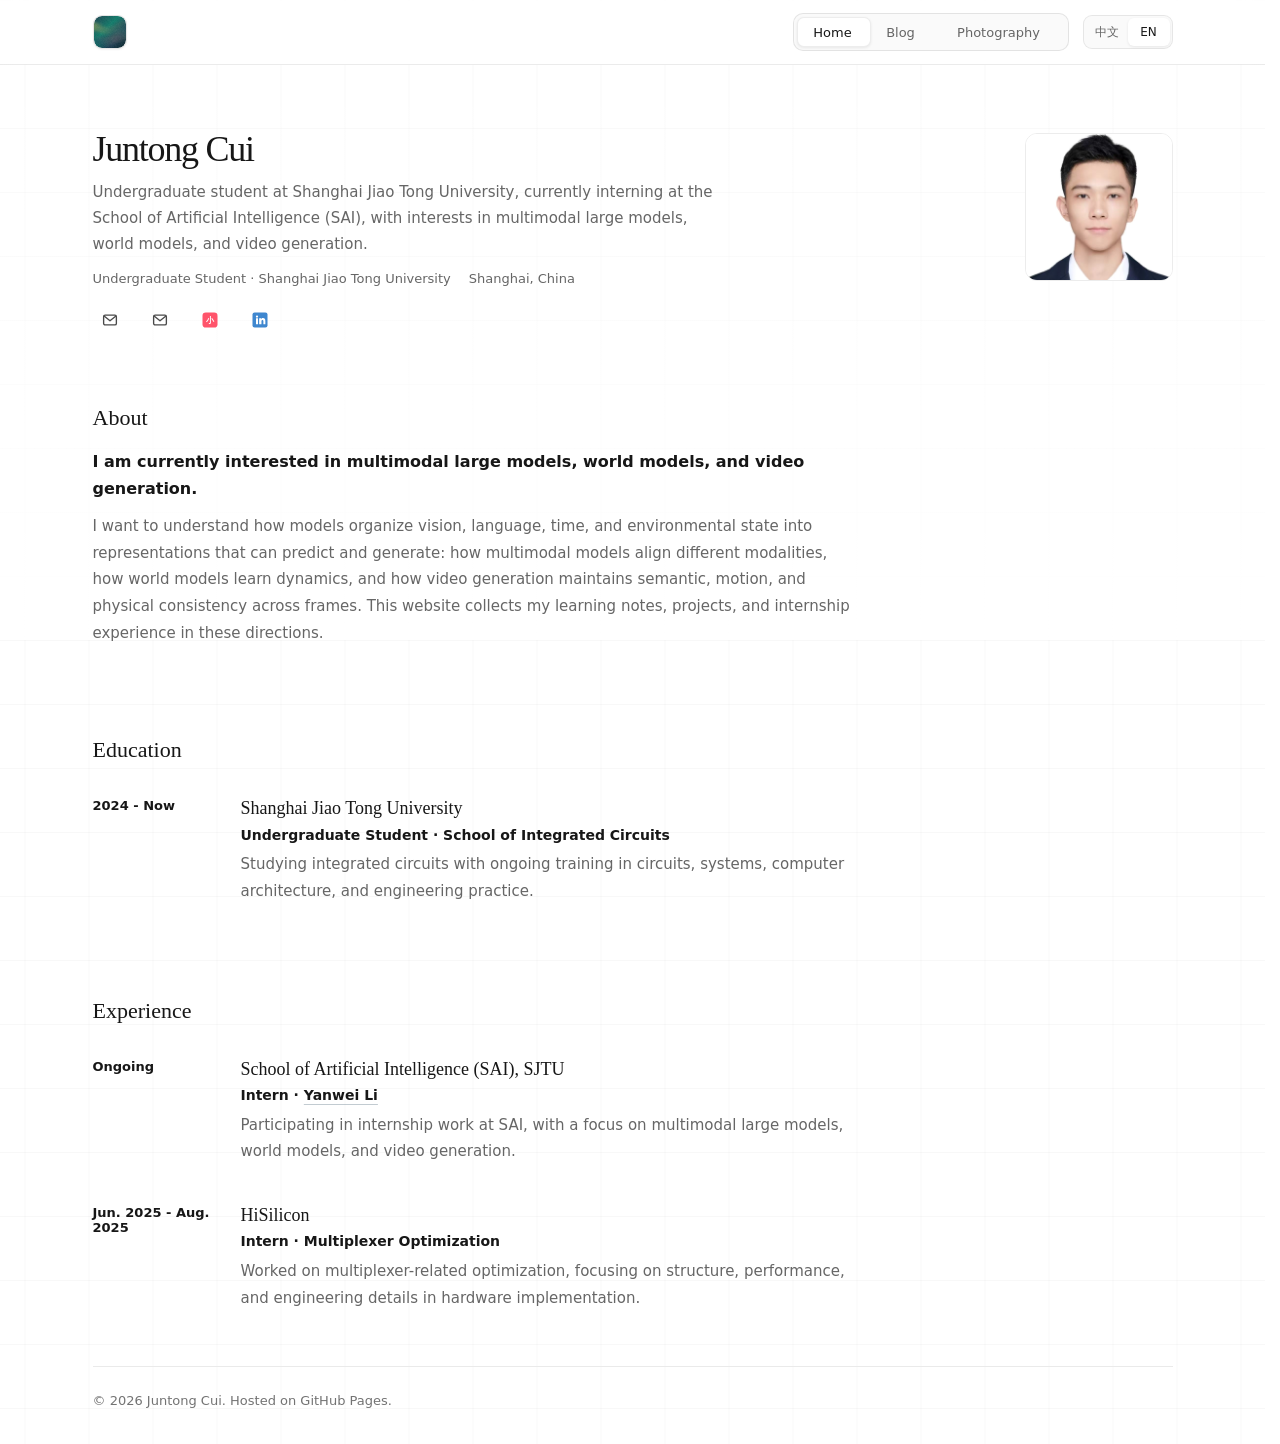
==== index.html @ d9679989 "note" ====
<!doctype html>
<html lang="en">
<head>
  <meta charset="utf-8">
  <meta name="viewport" content="width=device-width, initial-scale=1">
  <meta name="description" content="Juntong Cui, undergraduate student at Shanghai Jiao Tong University and intern at the School of Artificial Intelligence.">
  <link rel="icon" href="favicon.svg" type="image/svg+xml">
  <title>崔君同 Juntong Cui</title>
  <style>
    :root {
      color-scheme: light;
      --paper: #f4f4f2;
      --paper-soft: #fbfbfa;
      --paper-deep: #e8e8e4;
      --ink: #1f1e1b;
      --muted: #5f5a52;
      --line: #d8cbb8;
      --line-strong: #b7a790;
      --clay: #b85c38;
      --clay-dark: #873f2b;
      --sage: #66745f;
      --blue: #526b7c;
      --shadow: 0 18px 60px rgba(31, 30, 27, .08);
      --sans: Inter, ui-sans-serif, system-ui, -apple-system, BlinkMacSystemFont, "Segoe UI", "Noto Sans SC", sans-serif;
      --serif: Georgia, "Times New Roman", "Songti SC", serif;
    }

    * {
      box-sizing: border-box;
    }

    html {
      scroll-behavior: smooth;
    }

    body {
      margin: 0;
      min-height: 100vh;
      background: var(--paper);
      color: var(--ink);
      font-family: var(--sans);
      letter-spacing: 0;
    }

    a {
      color: inherit;
      text-decoration-color: rgba(31, 30, 27, .35);
      text-decoration-thickness: 1px;
      text-underline-offset: 4px;
      transition: color .2s ease, text-decoration-color .2s ease;
    }

    a:hover {
      color: var(--clay-dark);
      text-decoration-color: var(--clay-dark);
    }

    button {
      font: inherit;
    }

    .site-shell {
      width: min(940px, calc(100% - 40px));
      margin: 0 auto;
    }

    .topbar {
      position: sticky;
      top: 0;
      z-index: 20;
      border-bottom: 1px solid var(--line);
      background: rgba(244, 244, 242, .88);
      backdrop-filter: blur(16px);
    }

    .topbar-inner {
      width: min(940px, calc(100% - 40px));
      min-height: 56px;
      margin: 0 auto;
      display: flex;
      align-items: center;
      justify-content: space-between;
      gap: 18px;
    }

    .brand {
      display: inline-flex;
      align-items: center;
      gap: 11px;
      color: var(--ink);
      text-decoration: none;
    }

    .brand-mark {
      width: 28px;
      height: 28px;
      display: grid;
      place-items: center;
      background: var(--ink);
      color: var(--paper);
      font-family: var(--serif);
      font-size: 16px;
      line-height: 1;
    }

    .brand span:last-child {
      font-size: 15px;
      font-weight: 680;
    }

    .nav-actions {
      display: flex;
      align-items: center;
      gap: 18px;
    }

    .site-nav {
      display: flex;
      align-items: center;
      gap: 20px;
      color: var(--muted);
      font-size: 13px;
    }

    .site-nav a {
      text-decoration: none;
    }

    .site-nav a[aria-current="page"] {
      color: var(--ink);
      font-weight: 650;
    }

    .language-switch {
      display: grid;
      grid-template-columns: repeat(2, 1fr);
      width: 104px;
      padding: 3px;
      border: 1px solid var(--line);
      background: var(--paper-deep);
    }

    .language-switch button {
      min-height: 28px;
      border: 0;
      background: transparent;
      color: var(--muted);
      cursor: pointer;
      transition: background .2s ease, color .2s ease;
    }

    .language-switch button.is-active {
      background: var(--ink);
      color: var(--paper);
    }

    .hero {
      display: grid;
      grid-template-columns: minmax(0, 1fr) 148px;
      gap: clamp(24px, 5vw, 48px);
      align-items: start;
      padding: 34px 0 30px;
      border-bottom: 1px solid var(--line);
    }

    .eyebrow {
      display: inline-flex;
      align-items: center;
      gap: 10px;
      margin-bottom: 12px;
      color: var(--clay-dark);
      font-size: 11px;
      font-weight: 760;
      letter-spacing: .08em;
      text-transform: uppercase;
    }

    .eyebrow::before {
      content: none;
    }

    h1,
    h2,
    h3,
    p {
      margin-top: 0;
    }

    h1 {
      max-width: 520px;
      margin-bottom: 10px;
      font-family: var(--serif);
      font-size: clamp(28px, 4vw, 36px);
      font-weight: 500;
      line-height: 1.14;
    }

    .subtitle {
      max-width: 620px;
      margin-bottom: 12px;
      color: var(--muted);
      font-size: 15px;
      line-height: 1.72;
    }

    .profile-meta {
      display: flex;
      flex-wrap: wrap;
      gap: 10px 18px;
      margin: 0;
      padding: 0;
      color: var(--muted);
      list-style: none;
      font-size: 13px;
      line-height: 1.6;
    }

    .profile-photo-wrap {
      justify-self: end;
      width: min(148px, 100%);
      margin-top: 4px;
    }

    .profile-photo {
      width: 100%;
      aspect-ratio: 1;
      display: block;
      object-fit: cover;
      object-position: center 18%;
      border: 1px solid var(--line-strong);
      background: var(--paper-soft);
      box-shadow: var(--shadow);
      filter: saturate(.96) contrast(1.02);
    }

    .contact-strip {
      display: flex;
      flex-wrap: wrap;
      gap: 16px;
      margin-top: 13px;
    }

    .contact-link {
      display: inline-flex;
      width: 34px;
      height: 34px;
      align-items: center;
      justify-content: center;
      border: 1px solid transparent;
      background: transparent;
      color: var(--ink);
      text-decoration: none;
      line-height: 1;
      opacity: .78;
      transition: opacity .24s ease, transform .45s cubic-bezier(.16, 1, .3, 1), background-color .24s ease;
    }

    .contact-link svg {
      width: 18px;
      height: 18px;
      display: block;
    }

    .contact-link.xhs svg,
    .contact-link.linkedin svg {
      width: 20px;
      height: 20px;
    }

    .contact-link:hover {
      background: rgba(31, 30, 27, .06);
      color: var(--ink);
      opacity: 1;
      transform: translateY(-2px);
    }

    .sr-only {
      position: absolute;
      width: 1px;
      height: 1px;
      padding: 0;
      margin: -1px;
      overflow: hidden;
      clip: rect(0, 0, 0, 0);
      white-space: nowrap;
      border: 0;
    }

    .section {
      display: block;
      padding: 34px 0;
      border-bottom: 1px solid var(--line);
    }

    .section-label {
      margin: 0 0 18px;
      color: var(--ink);
      font-family: var(--serif);
      font-size: 22px;
      font-weight: 500;
      letter-spacing: 0;
      text-transform: none;
    }

    .section-body {
      max-width: 760px;
    }

    .section-body p {
      color: var(--muted);
      font-size: 15px;
      line-height: 1.78;
    }

    .lead-copy {
      margin-bottom: 10px;
      color: var(--ink) !important;
      font-family: var(--sans);
      font-size: 16px !important;
      font-weight: 600;
      line-height: 1.68 !important;
    }

    .timeline {
      display: grid;
      gap: 0;
      border-top: 1px solid var(--line);
    }

    .timeline-item {
      display: grid;
      grid-template-columns: 126px minmax(0, 1fr);
      gap: 22px;
      padding: 18px 0;
      border-bottom: 1px solid var(--line);
    }

    .time {
      color: var(--blue);
      font-size: 13px;
      font-weight: 700;
    }

    .timeline h3 {
      margin-bottom: 5px;
      font-family: var(--serif);
      font-size: 18px;
      font-weight: 500;
      line-height: 1.18;
    }

    .timeline .role {
      margin-bottom: 5px;
      color: var(--ink);
      font-weight: 650;
      font-size: 14px;
      line-height: 1.55;
    }

    .timeline .role a {
      color: var(--blue);
      font-weight: 650;
      text-decoration-color: rgba(82, 107, 124, .35);
    }

    .timeline p {
      margin-bottom: 0;
    }

    .footer {
      display: flex;
      flex-wrap: wrap;
      align-items: center;
      justify-content: space-between;
      gap: 18px;
      padding: 26px 0 36px;
      color: var(--muted);
      font-size: 13px;
    }

    .topbar,
    .hero,
    .section,
    .timeline,
    .timeline-item,
    .footer {
      border-top: 0;
      border-bottom: 0;
    }

    [data-animate] {
      animation: riseIn .92s cubic-bezier(.16, 1, .3, 1) both;
    }

    [data-animate="2"] {
      animation-delay: .08s;
    }

    [data-animate="3"] {
      animation-delay: .16s;
    }

    [data-animate="4"] {
      animation-delay: .24s;
    }

    [data-animate="5"] {
      animation-delay: .32s;
    }

    @keyframes riseIn {
      from {
        opacity: 0;
        transform: translateY(16px);
      }
      to {
        opacity: 1;
        transform: translateY(0);
      }
    }

    @media (prefers-reduced-motion: reduce) {
      *,
      *::before,
      *::after {
        animation-duration: .01ms !important;
        animation-iteration-count: 1 !important;
        scroll-behavior: auto !important;
        transition-duration: .01ms !important;
      }
    }

    @media (max-width: 820px) {
      .topbar-inner {
        min-height: auto;
        padding: 12px 0;
        align-items: flex-start;
      }

      .nav-actions {
        flex-direction: column;
        align-items: flex-end;
        gap: 12px;
      }

      .hero {
        grid-template-columns: 1fr;
        min-height: auto;
      }

      .profile-photo-wrap {
        justify-self: start;
        width: min(136px, 44vw);
        order: -1;
      }
    }

    @media (max-width: 560px) {
      .site-shell,
      .topbar-inner {
        width: min(100% - 28px, 940px);
      }

      .topbar-inner {
        flex-direction: column;
        gap: 14px;
      }

      .nav-actions {
        width: 100%;
        flex-direction: row;
        justify-content: space-between;
        align-items: center;
      }

      .site-nav {
        gap: 16px;
      }

      .timeline-item {
        grid-template-columns: 1fr;
        gap: 8px;
      }

      .footer {
        align-items: flex-start;
        flex-direction: column;
      }
    }
  </style>
  <link rel="stylesheet" href="site-polish.css?v=20260809-2">
  <script defer src="site-polish.js?v=20260809-2"></script>
</head>
<body data-page="home">
  <header class="topbar">
    <div class="topbar-inner">
      <a class="brand" href="index.html" aria-label="Juntong Cui home">
        <span class="brand-mark">C</span>
        <span data-i18n="brand"></span>
      </a>
      <div class="nav-actions">
        <nav class="site-nav" aria-label="Primary navigation">
          <a href="index.html" aria-current="page" data-i18n="navHome"></a>
          <a href="blog.html" data-i18n="navBlog"></a>
          <a href="photography.html" data-i18n="navPhotography"></a>
        </nav>
        <div class="language-switch" aria-label="Language switch">
          <button type="button" data-lang="zh">中文</button>
          <button type="button" data-lang="en">EN</button>
        </div>
      </div>
    </div>
  </header>

  <main class="site-shell">
    <section class="hero" id="home">
      <div data-animate>
        <span class="eyebrow" data-i18n="heroEyebrow"></span>
        <h1 data-i18n="heroName"></h1>
        <p class="subtitle" data-i18n="heroSubtitle"></p>
        <ul class="profile-meta">
          <li data-i18n="heroSchool"></li>
          <li data-i18n="heroLocation"></li>
        </ul>
        <div class="contact-strip">
          <a class="contact-link" href="mailto:tomjoe6@sjtu.edu.cn" aria-label="SJTU Email" title="tomjoe6@sjtu.edu.cn">
            <svg viewBox="0 0 24 24" aria-hidden="true" fill="none" stroke="currentColor" stroke-width="1.8" stroke-linecap="round" stroke-linejoin="round">
              <rect x="3.5" y="5.5" width="17" height="13" rx="2"></rect>
              <path d="m4.5 7 7.5 6 7.5-6"></path>
            </svg>
            <span class="sr-only">tomjoe6@sjtu.edu.cn</span>
          </a>
          <a class="contact-link" href="mailto:3173618156@qq.com" aria-label="QQ Email" title="3173618156@qq.com">
            <svg viewBox="0 0 24 24" aria-hidden="true" fill="none" stroke="currentColor" stroke-width="1.8" stroke-linecap="round" stroke-linejoin="round">
              <rect x="3.5" y="5.5" width="17" height="13" rx="2"></rect>
              <path d="m4.5 7 7.5 6 7.5-6"></path>
            </svg>
            <span class="sr-only">3173618156@qq.com</span>
          </a>
          <a class="contact-link xhs" href="https://www.xiaohongshu.com/user/profile/610284840000000001007f8d" target="_blank" rel="noreferrer" aria-label="Xiaohongshu" title="Xiaohongshu">
            <svg viewBox="0 0 24 24" aria-hidden="true">
              <rect x="3" y="3" width="18" height="18" rx="4" fill="#ff2442"></rect>
              <text x="12" y="15.5" text-anchor="middle" font-size="10" font-weight="700" fill="#fff" font-family="Arial, 'Noto Sans SC', sans-serif">小</text>
            </svg>
            <span class="sr-only">Xiaohongshu</span>
          </a>
          <a class="contact-link linkedin" href="https://www.linkedin.com/in/juntong-cui-63a5b63b4/" target="_blank" rel="noreferrer" aria-label="LinkedIn" title="LinkedIn">
            <svg viewBox="0 0 24 24" aria-hidden="true">
              <rect x="3" y="3" width="18" height="18" rx="2.5" fill="#0a66c2"></rect>
              <path fill="#fff" d="M7.2 10h2.4v7H7.2v-7Zm1.2-3.5a1.38 1.38 0 1 1 0 2.76 1.38 1.38 0 0 1 0-2.76ZM11 10h2.25v.96h.03c.32-.6 1.1-1.22 2.27-1.22 2.42 0 2.87 1.59 2.87 3.66V17h-2.35v-3.2c0-.76-.01-1.75-1.07-1.75-1.08 0-1.24.84-1.24 1.7V17H11v-7Z"></path>
            </svg>
            <span class="sr-only">LinkedIn</span>
          </a>
        </div>
      </div>
      <div class="profile-photo-wrap" data-animate="2">
        <img class="profile-photo" src="photo.jpg" alt="Juntong Cui portrait">
      </div>
    </section>

    <section class="section" id="about" data-animate="3">
      <h2 class="section-label" data-i18n="aboutTitle"></h2>
      <div class="section-body">
        <p class="lead-copy" data-i18n="aboutLead"></p>
        <p data-i18n="aboutBody"></p>
      </div>
    </section>

    <section class="section" id="education" data-animate="4">
      <h2 class="section-label" data-i18n="educationTitle"></h2>
      <div class="section-body">
        <div class="timeline">
          <article class="timeline-item">
            <div class="time" data-i18n="eduTime"></div>
            <div>
              <h3 data-i18n="eduSchool"></h3>
              <div class="role" data-i18n="eduRole"></div>
              <p data-i18n="eduBody"></p>
            </div>
          </article>
        </div>
      </div>
    </section>

    <section class="section" id="experience" data-animate="5">
      <h2 class="section-label" data-i18n="experienceTitle"></h2>
      <div class="section-body">
        <div class="timeline">
          <article class="timeline-item">
            <div class="time" data-i18n="labTime"></div>
            <div>
              <h3 data-i18n="labOrg"></h3>
              <div class="role">
                <span data-i18n="labRole"></span>
                <span aria-hidden="true"> · </span>
                <a href="https://yanwei-li.com/" target="_blank" rel="noreferrer" data-i18n="labMentor"></a>
              </div>
              <p data-i18n="labBody"></p>
            </div>
          </article>
          <article class="timeline-item">
            <div class="time" data-i18n="hisiliconTime"></div>
            <div>
              <h3 data-i18n="hisiliconOrg"></h3>
              <div class="role" data-i18n="hisiliconRole"></div>
              <p data-i18n="hisiliconBody"></p>
            </div>
          </article>
        </div>
      </div>
    </section>
  </main>

  <footer class="site-shell footer">
    <span data-i18n="footerNote"></span>
  </footer>

  <script>
    const translations = {
      zh: {
        title: "崔君同 Juntong Cui",
        brand: "崔君同",
        navHome: "主页",
        navBlog: "博客",
        navPhotography: "摄影",
        heroEyebrow: "个人主页",
        heroName: "崔君同",
        heroSubtitle: "上海交通大学本科生，目前在上海交通大学人工智能学院（SAI）实习，关注多模态大模型、世界模型与视频生成。",
        heroSchool: "上海交通大学 · 本科生",
        heroLocation: "上海，中国",
        aboutTitle: "关于",
        aboutLead: "我目前关注多模态大模型、世界模型与视频生成。",
        aboutBody: "我希望理解模型如何把视觉、语言、时间和环境状态组织成可预测、可生成的表示：多模态大模型如何对齐不同模态，世界模型如何学习动态变化，视频生成又如何把语义、运动和物理一致性落到连续帧中。这个网站会持续记录我在这些方向上的学习、项目和实习经历。",
        educationTitle: "教育经历",
        eduTime: "2024 至今",
        eduSchool: "上海交通大学",
        eduRole: "集成电路学院 · 本科生",
        eduBody: "正在接受集成电路相关训练，持续学习电路、系统、计算机体系结构和工程实践。",
        experienceTitle: "经历",
        hisiliconTime: "2025.6 - 2025.8",
        hisiliconOrg: "海思 HiSilicon",
        hisiliconRole: "实习生 · 多路选择器优化",
        hisiliconBody: "参与多路选择器相关优化工作，关注硬件实现中的结构、性能和工程细节。",
        labTime: "进行中",
        labOrg: "上海交通大学人工智能学院（SAI）",
        labRole: "实习",
        labMentor: "李彦玮",
        labBody: "参与人工智能学院相关实习工作，关注多模态大模型、世界模型与视频生成方向的学习和研究实践。",
        footerNote: "© 2026 崔君同。本站托管于 GitHub Pages。"
      },
      en: {
        title: "Juntong Cui",
        brand: "Juntong Cui",
        navHome: "Home",
        navBlog: "Blog",
        navPhotography: "Photography",
        heroEyebrow: "Personal Homepage",
        heroName: "Juntong Cui",
        heroSubtitle: "Undergraduate student at Shanghai Jiao Tong University, currently interning at the School of Artificial Intelligence (SAI), with interests in multimodal large models, world models, and video generation.",
        heroSchool: "Undergraduate Student · Shanghai Jiao Tong University",
        heroLocation: "Shanghai, China",
        aboutTitle: "About",
        aboutLead: "I am currently interested in multimodal large models, world models, and video generation.",
        aboutBody: "I want to understand how models organize vision, language, time, and environmental state into representations that can predict and generate: how multimodal models align different modalities, how world models learn dynamics, and how video generation maintains semantic, motion, and physical consistency across frames. This website collects my learning notes, projects, and internship experience in these directions.",
        educationTitle: "Education",
        eduTime: "2024 - Now",
        eduSchool: "Shanghai Jiao Tong University",
        eduRole: "Undergraduate Student · School of Integrated Circuits",
        eduBody: "Studying integrated circuits with ongoing training in circuits, systems, computer architecture, and engineering practice.",
        experienceTitle: "Experience",
        hisiliconTime: "Jun. 2025 - Aug. 2025",
        hisiliconOrg: "HiSilicon",
        hisiliconRole: "Intern · Multiplexer Optimization",
        hisiliconBody: "Worked on multiplexer-related optimization, focusing on structure, performance, and engineering details in hardware implementation.",
        labTime: "Ongoing",
        labOrg: "School of Artificial Intelligence (SAI), SJTU",
        labRole: "Intern",
        labMentor: "Yanwei Li",
        labBody: "Participating in internship work at SAI, with a focus on multimodal large models, world models, and video generation.",
        footerNote: "© 2026 Juntong Cui. Hosted on GitHub Pages."
      }
    };

    const fallbackLang = "en";
    const savedLang = localStorage.getItem("site-language");
    const initialLang = savedLang || "en";

    function applyLanguage(lang) {
      const dict = translations[lang] || translations[fallbackLang];
      document.documentElement.lang = lang === "zh" ? "zh-CN" : "en";
      document.title = dict.title;
      document.querySelectorAll("[data-i18n]").forEach((node) => {
        const key = node.getAttribute("data-i18n");
        node.textContent = dict[key] || "";
      });
      document.querySelectorAll("[data-lang]").forEach((button) => {
        button.classList.toggle("is-active", button.dataset.lang === lang);
        button.setAttribute("aria-pressed", String(button.dataset.lang === lang));
      });
      localStorage.setItem("site-language", lang);
    }

    document.querySelectorAll("[data-lang]").forEach((button) => {
      button.addEventListener("click", () => applyLanguage(button.dataset.lang));
    });

    applyLanguage(initialLang);
  </script>
</body>
</html>
---- site-polish.css ----
:root {
  --ease-out-expo: cubic-bezier(.16, 1, .3, 1);
}

html {
  scrollbar-gutter: stable;
}

body {
  -webkit-font-smoothing: antialiased;
  text-rendering: optimizeLegibility;
}

::selection {
  background: rgba(184, 92, 56, .18);
}

a {
  transition: color .2s ease, text-decoration-color .2s ease, opacity .2s ease;
}

button,
a {
  -webkit-tap-highlight-color: transparent;
}

:where(a, button):focus-visible {
  outline: 2px solid var(--clay);
  outline-offset: 4px;
}

.topbar {
  border: 0;
  background: rgba(244, 244, 242, .82);
  backdrop-filter: blur(18px) saturate(130%);
  -webkit-backdrop-filter: blur(18px) saturate(130%);
}

.topbar-inner {
  min-height: 58px;
}

.nav-actions {
  gap: 26px;
}

.brand {
  gap: 0;
}

.brand-mark {
  display: none;
}

.brand span:last-child {
  font-size: 14px;
  font-weight: 650;
}

.site-nav {
  --nav-home-width: 72px;
  --nav-blog-width: 64px;
  --nav-photography-width: 132px;
  position: relative;
  display: grid;
  grid-template-columns:
    var(--nav-home-width)
    var(--nav-blog-width)
    var(--nav-photography-width);
  width: 276px;
  gap: 0;
  padding: 3px;
  border: 1px solid rgba(31, 30, 27, .12);
  border-radius: 8px;
  background: rgba(31, 30, 27, .035);
  isolation: isolate;
}

.site-nav::before {
  content: "";
  position: absolute;
  top: 3px;
  bottom: 3px;
  left: 3px;
  z-index: -1;
  width: var(--nav-home-width);
  border-radius: 5px;
  background: rgba(251, 251, 250, .98);
  box-shadow: 0 1px 4px rgba(31, 30, 27, .1);
  transform: translate3d(0, 0, 0);
  transition:
    width .24s cubic-bezier(.22, 1, .36, 1),
    transform .24s cubic-bezier(.22, 1, .36, 1);
  will-change: transform;
}

body[data-page="blog"] .site-nav::before {
  width: var(--nav-blog-width);
  transform: translate3d(var(--nav-home-width), 0, 0);
}

body[data-page="photography"] .site-nav::before {
  width: var(--nav-photography-width);
  transform: translate3d(calc(var(--nav-home-width) + var(--nav-blog-width)), 0, 0);
}

html[data-nav-target="home"] .site-nav::before {
  width: var(--nav-home-width);
  transform: translate3d(0, 0, 0);
}

html[data-nav-target="blog"] .site-nav::before {
  width: var(--nav-blog-width);
  transform: translate3d(var(--nav-home-width), 0, 0);
}

html[data-nav-target="photography"] .site-nav::before {
  width: var(--nav-photography-width);
  transform: translate3d(calc(var(--nav-home-width) + var(--nav-blog-width)), 0, 0);
}

.site-nav a {
  position: relative;
  z-index: 1;
  display: grid;
  min-width: 0;
  min-height: 30px;
  place-items: center;
  overflow: hidden;
  padding: 0 8px;
  color: var(--muted);
  font-weight: 500;
  text-align: center;
  white-space: nowrap;
  transition: color .24s ease;
}

.site-nav a::after {
  content: none;
}

.site-nav a:hover,
.site-nav a[aria-current="page"] {
  color: var(--ink);
  font-weight: 500;
}

.language-switch {
  display: flex;
  grid-template-columns: none;
  width: auto;
  padding: 2px;
  border: 0;
  border-radius: 6px;
  background: rgba(31, 30, 27, .055);
}

.language-switch button {
  min-width: 42px;
  min-height: 28px;
  padding: 0 9px;
  border-radius: 4px;
  font-size: 12px;
  transition: color .2s ease, background-color .2s ease, box-shadow .2s ease;
}

.language-switch button.is-active {
  background: rgba(251, 251, 250, .96);
  color: var(--ink);
  box-shadow: 0 1px 3px rgba(31, 30, 27, .09);
}

.eyebrow {
  display: none !important;
}

.hero {
  padding-top: 46px;
}

.profile-photo {
  border-color: rgba(31, 30, 27, .12);
  border-radius: 4px;
  box-shadow: none;
}

.section {
  padding: 38px 0;
}

.timeline {
  gap: 6px;
}

.timeline-item {
  padding: 17px 0;
}

.page-head {
  padding-top: 46px;
}

.category-filter {
  gap: 22px;
  overflow-x: auto;
  padding: 14px 0 4px;
  scrollbar-width: none;
}

.category-filter::-webkit-scrollbar {
  display: none;
}

.category-filter button {
  min-height: 34px;
  flex: 0 0 auto;
  padding: 0;
  border: 0;
  border-bottom: 1px solid transparent;
  background: transparent;
  color: var(--muted);
  font-size: 13px;
}

.category-filter button:hover,
.category-filter button.is-active {
  border-color: var(--ink);
  background: transparent;
  color: var(--ink);
}

.post-list {
  padding-top: 20px;
}

.post-row {
  padding: 22px 0;
}

.post-row > div:last-child {
  transition: transform .48s var(--ease-out-expo);
}

.post-row:hover > div:last-child {
  transform: translateX(3px);
}

.post-title-link {
  text-decoration-color: transparent;
}

.post-title-link:hover {
  text-decoration-color: currentColor;
}

.post-source::after {
  content: "\2192";
  margin-left: 6px;
  transition: transform .42s var(--ease-out-expo);
}

.post-source:hover::after {
  transform: translateX(3px);
}

.article {
  width: min(720px, 100%);
  padding-top: 46px;
}

.back-link {
  transition: transform .42s var(--ease-out-expo), color .2s ease;
}

.back-link:hover {
  transform: translateX(-3px);
}

.formula-block {
  border: 0;
  border-radius: 4px;
  background: rgba(31, 30, 27, .035);
}

.note {
  border-left-width: 2px;
  background: rgba(31, 30, 27, .025);
}

.article img,
.article figure img {
  border-radius: 3px;
}

.carousel-stage {
  border: 0;
  border-radius: 4px;
  background: rgba(31, 30, 27, .04);
  box-shadow: none;
}

.carousel-image {
  background: transparent;
}

.carousel-button,
.modal-button,
.modal-close {
  border: 1px solid rgba(31, 30, 27, .12);
  border-radius: 50%;
  background: rgba(244, 244, 242, .82);
  color: var(--ink);
  box-shadow: 0 5px 18px rgba(31, 30, 27, .1);
  opacity: .68;
  backdrop-filter: blur(12px) saturate(120%);
  -webkit-backdrop-filter: blur(12px) saturate(120%);
  transition: opacity .24s ease, background-color .24s ease, border-color .24s ease, transform .42s var(--ease-out-expo), box-shadow .24s ease;
}

.carousel-button {
  width: 38px;
  height: 38px;
}

.carousel-button.prev {
  left: 16px;
}

.carousel-button.next {
  right: 16px;
}

.carousel-button svg,
.modal-button svg,
.modal-close svg {
  width: 18px;
  height: 18px;
  display: block;
  fill: none;
  stroke: currentColor;
  stroke-width: 1.8;
  stroke-linecap: round;
  stroke-linejoin: round;
  pointer-events: none;
}

.modal-close svg {
  width: 17px;
  height: 17px;
}

.carousel-button:hover,
.modal-button:hover,
.modal-close:hover {
  border-color: rgba(31, 30, 27, .2);
  background: rgba(251, 251, 250, .96);
  color: var(--ink);
  opacity: 1;
  box-shadow: 0 7px 22px rgba(31, 30, 27, .14);
}

.carousel-stage:hover .carousel-button {
  opacity: .94;
}

.photo-card img {
  border: 0;
  border-radius: 3px;
}

.photo-card:hover img {
  border-color: transparent;
  box-shadow: 0 12px 34px rgba(31, 30, 27, .1);
}

.modal {
  background: rgba(20, 20, 19, .9);
  backdrop-filter: blur(7px);
  -webkit-backdrop-filter: blur(7px);
}

.footer {
  opacity: .82;
}

@media (max-width: 720px) {
  .topbar-inner {
    padding: 10px 0;
  }

  .nav-actions {
    gap: 12px;
  }

  .site-nav {
    --nav-home-width: 68px;
    --nav-blog-width: 60px;
    --nav-photography-width: 122px;
    width: 258px;
    gap: 0;
  }

  .site-nav a {
    padding: 0 6px;
    font-size: 12px;
  }

  .hero,
  .page-head,
  .article {
    padding-top: 34px;
  }

  .category-filter {
    gap: 18px;
  }
}

@media (hover: none) {
  .carousel-button,
  .modal-button,
  .modal-close {
    opacity: .9;
  }
}

@media (max-width: 360px) {
  .nav-actions {
    display: grid;
    grid-template-columns: 1fr;
    gap: 9px;
  }

  .site-nav {
    width: 100%;
  }

  .language-switch {
    justify-self: end;
  }
}

@media (prefers-reduced-motion: reduce) {
  .post-row:hover > div:last-child,
  .back-link:hover,
  .post-source:hover::after,
  .contact-link:hover,
  .photo-card:hover img {
    transform: none;
  }
}

/* Vercel-inspired monochrome surface system. */
:root {
  --paper: #ffffff;
  --paper-soft: #fafafa;
  --paper-deep: #f5f5f5;
  --ink: #171717;
  --muted: #666666;
  --line: #eaeaea;
  --line-strong: #d4d4d4;
  --clay: #171717;
  --clay-dark: #000000;
  --blue: #171717;
  --shadow: 0 12px 32px rgba(0, 0, 0, .06);
  --surface-radius: 12px;
}

html {
  background: #ffffff;
}

body {
  color: var(--ink);
  background-color: #ffffff !important;
  background-image:
    linear-gradient(to bottom, rgba(255, 255, 255, 0) 0, #ffffff 640px),
    linear-gradient(rgba(0, 0, 0, .026) 1px, transparent 1px),
    linear-gradient(90deg, rgba(0, 0, 0, .026) 1px, transparent 1px) !important;
  background-position: center top, center top, center top;
  background-size: 100% 640px, 64px 64px, 64px 64px;
  background-repeat: no-repeat, repeat, repeat;
}

::selection {
  background: rgba(0, 0, 0, .12);
}

:where(a, button):focus-visible {
  outline-color: #000000;
}

.site-shell,
.topbar-inner {
  width: min(1080px, calc(100% - 48px));
}

.topbar {
  border-bottom: 1px solid rgba(0, 0, 0, .08);
  background: rgba(255, 255, 255, .82);
  box-shadow: none;
  backdrop-filter: blur(18px) saturate(160%);
  -webkit-backdrop-filter: blur(18px) saturate(160%);
}

.topbar-inner {
  min-height: 64px;
}

.brand {
  display: inline-grid;
  width: 34px;
  height: 34px;
  place-items: center;
  overflow: hidden;
  border: 1px solid rgba(0, 0, 0, .1);
  border-radius: 9px;
  background: #ffffff;
  box-shadow: 0 1px 2px rgba(0, 0, 0, .05);
  transition: border-color .2s ease, box-shadow .2s ease, transform .35s var(--ease-out-expo);
}

.brand:hover {
  border-color: rgba(0, 0, 0, .2);
  box-shadow: 0 5px 16px rgba(0, 0, 0, .09);
  transform: translateY(-1px);
}

.brand-mark {
  display: block !important;
  width: 100% !important;
  height: 100% !important;
  border: 0 !important;
  border-radius: 8px !important;
  background: url("favicon.svg") center / cover no-repeat !important;
  color: transparent !important;
  font-size: 0 !important;
}

.brand span:last-child {
  display: none !important;
}

.nav-actions {
  gap: 14px;
}

.site-nav {
  border-color: rgba(0, 0, 0, .09);
  border-radius: 10px;
  background: rgba(250, 250, 250, .88);
}

.site-nav::before {
  border: 1px solid rgba(0, 0, 0, .07);
  border-radius: 7px;
  background: #ffffff;
  box-shadow: 0 1px 3px rgba(0, 0, 0, .08);
}

.site-nav a {
  color: #666666;
}

.language-switch {
  border: 1px solid rgba(0, 0, 0, .08);
  border-radius: 9px;
  background: rgba(250, 250, 250, .9);
}

.language-switch button {
  border-radius: 6px;
  color: #666666;
}

.language-switch button.is-active {
  background: #ffffff;
  color: #171717;
  box-shadow: 0 1px 3px rgba(0, 0, 0, .08);
}

.hero,
.page-head,
.article {
  padding-top: 64px;
}

.hero h1,
.page-head h1,
.article h1 {
  color: #171717;
  letter-spacing: -.035em;
  text-wrap: balance;
}

.subtitle,
.lead {
  text-wrap: pretty;
}

.profile-photo {
  border: 1px solid var(--line);
  border-radius: var(--surface-radius);
  background: #fafafa;
}

.section,
.post-list,
.masonry-section {
  border-color: var(--line);
}

.timeline-item,
.post-row {
  border-color: var(--line);
}

.post-row {
  padding: 28px 0;
}

.post-category,
.article-meta {
  color: #737373;
}

.post-source,
.back-link,
.paper-list a {
  color: #171717;
}

.formula-block {
  border: 1px solid var(--line);
  border-radius: 10px;
  background: rgba(250, 250, 250, .92);
}

.note {
  border: 1px solid var(--line);
  border-left: 1px solid var(--line);
  border-radius: 10px;
  background: rgba(250, 250, 250, .92);
}

.carousel-stage {
  overflow: hidden;
  border: 1px solid var(--line);
  border-radius: 14px;
  background: #fafafa;
  box-shadow: 0 8px 30px rgba(0, 0, 0, .04);
}

.carousel-button,
.modal-button,
.modal-close {
  border-color: rgba(0, 0, 0, .12);
  background: rgba(255, 255, 255, .86);
  color: #171717;
}

.carousel-button:hover,
.modal-button:hover,
.modal-close:hover {
  border-color: rgba(0, 0, 0, .24);
  background: #ffffff;
  color: #000000;
}

.photo-card img {
  border-radius: 10px;
  background: #fafafa;
}

.photo-card:hover img {
  box-shadow: 0 16px 40px rgba(0, 0, 0, .12);
  transform: translateY(-2px);
}

.modal {
  background: rgba(0, 0, 0, .9);
}

.footer {
  border-top: 1px solid var(--line);
  color: #737373;
  opacity: 1;
}

@media (max-width: 720px) {
  body {
    background-size: 100% 480px, 48px 48px, 48px 48px;
  }

  .site-shell,
  .topbar-inner {
    width: min(100% - 28px, 1080px);
  }

  .topbar-inner {
    min-height: 60px;
  }

  .hero,
  .page-head,
  .article {
    padding-top: 42px;
  }
}
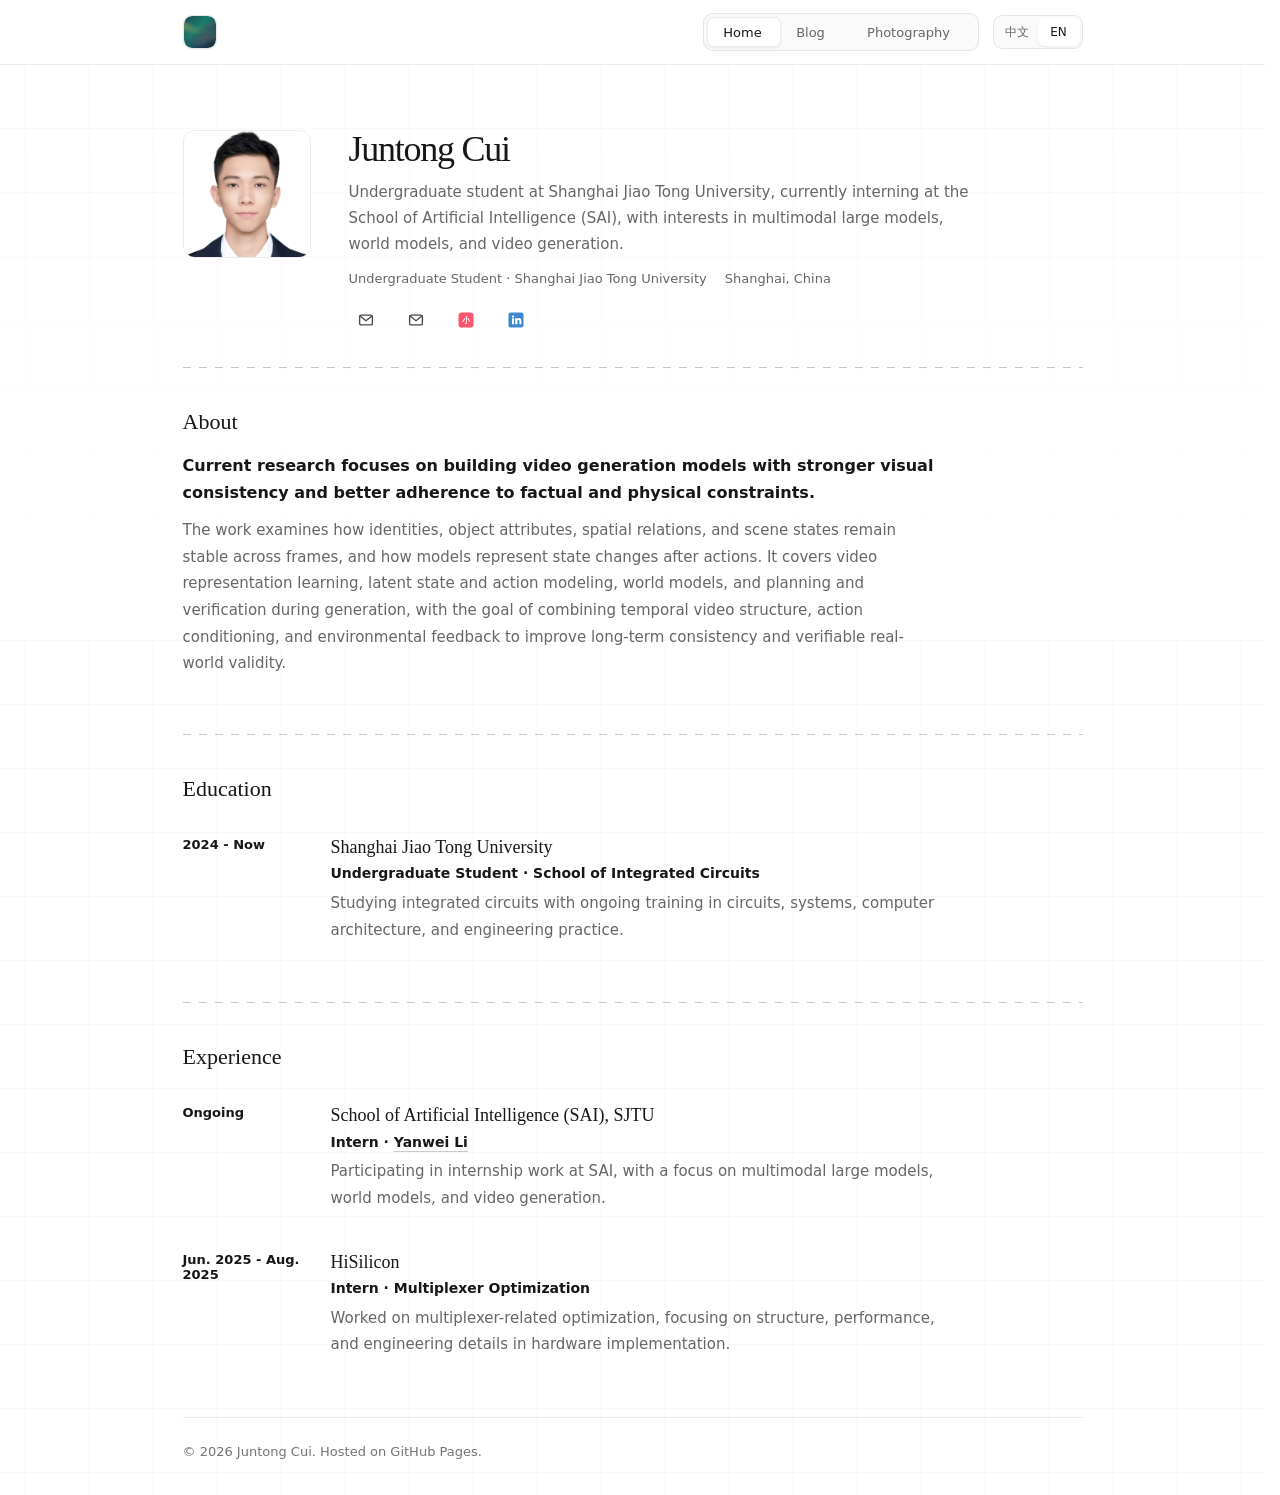
==== commit 3d07f32e: "Web optimized" ====
--- a/index.html
+++ b/index.html
@@ -488,8 +488,8 @@
       }
     }
   </style>
-  <link rel="stylesheet" href="site-polish.css?v=20260809-2">
-  <script defer src="site-polish.js?v=20260809-2"></script>
+  <link rel="stylesheet" href="site-polish.css?v=20260809-6">
+  <script defer src="site-polish.js?v=20260809-6"></script>
 </head>
 <body data-page="home">
   <header class="topbar">
@@ -629,8 +629,8 @@
         heroSchool: "上海交通大学 · 本科生",
         heroLocation: "上海，中国",
         aboutTitle: "关于",
-        aboutLead: "我目前关注多模态大模型、世界模型与视频生成。",
-        aboutBody: "我希望理解模型如何把视觉、语言、时间和环境状态组织成可预测、可生成的表示：多模态大模型如何对齐不同模态，世界模型如何学习动态变化，视频生成又如何把语义、运动和物理一致性落到连续帧中。这个网站会持续记录我在这些方向上的学习、项目和实习经历。",
+        aboutLead: "目前的研究聚焦于构建画面一致性更强、符合事实与物理规律的视频生成模型。",
+        aboutBody: "具体关注人物身份、物体属性、空间关系和场景状态在连续帧中的稳定性，以及动作发生后状态变化的正确表达。研究内容包括视频表征学习、潜在状态与动作建模、世界模型，以及生成过程中的规划与验证；目标是结合视频时序、动作条件和环境反馈，使生成结果同时满足文本条件、长期视觉一致性与可验证的现实约束。",
         educationTitle: "教育经历",
         eduTime: "2024 至今",
         eduSchool: "上海交通大学",
@@ -660,8 +660,8 @@
         heroSchool: "Undergraduate Student · Shanghai Jiao Tong University",
         heroLocation: "Shanghai, China",
         aboutTitle: "About",
-        aboutLead: "I am currently interested in multimodal large models, world models, and video generation.",
-        aboutBody: "I want to understand how models organize vision, language, time, and environmental state into representations that can predict and generate: how multimodal models align different modalities, how world models learn dynamics, and how video generation maintains semantic, motion, and physical consistency across frames. This website collects my learning notes, projects, and internship experience in these directions.",
+        aboutLead: "Current research focuses on building video generation models with stronger visual consistency and better adherence to factual and physical constraints.",
+        aboutBody: "The work examines how identities, object attributes, spatial relations, and scene states remain stable across frames, and how models represent state changes after actions. It covers video representation learning, latent state and action modeling, world models, and planning and verification during generation, with the goal of combining temporal video structure, action conditioning, and environmental feedback to improve long-term consistency and verifiable real-world validity.",
         educationTitle: "Education",
         eduTime: "2024 - Now",
         eduSchool: "Shanghai Jiao Tong University",
--- a/site-polish.css
+++ b/site-polish.css
@@ -76,6 +76,12 @@
   isolation: isolate;
 }
 
+html:lang(zh) .site-nav {
+  --nav-home-width: calc(268px / 3);
+  --nav-blog-width: calc(268px / 3);
+  --nav-photography-width: calc(268px / 3);
+}
+
 .site-nav::before {
   content: "";
   position: absolute;
@@ -393,11 +399,17 @@
   }
 
   .site-nav {
-    --nav-home-width: 68px;
-    --nav-blog-width: 60px;
-    --nav-photography-width: 122px;
-    width: 258px;
+    --nav-home-width: 64px;
+    --nav-blog-width: 56px;
+    --nav-photography-width: 121px;
+    width: 249px;
     gap: 0;
+  }
+
+  html:lang(zh) .site-nav {
+    --nav-home-width: calc(241px / 3);
+    --nav-blog-width: calc(241px / 3);
+    --nav-photography-width: calc(241px / 3);
   }
 
   .site-nav a {
@@ -707,3 +719,84 @@
     padding-top: 42px;
   }
 }
+
+/* Compact home composition */
+body[data-page="home"] .site-shell,
+body[data-page="home"] .topbar-inner {
+  width: min(900px, calc(100% - 48px));
+}
+
+body[data-page="home"] .profile-photo-wrap {
+  width: 128px;
+  justify-self: start;
+}
+
+body[data-page="home"] .section {
+  position: relative;
+  padding: 42px 0;
+}
+
+body[data-page="home"] .section::before {
+  content: "";
+  position: absolute;
+  top: 0;
+  left: 0;
+  width: 100%;
+  height: 1px;
+  background-image: repeating-linear-gradient(
+    90deg,
+    rgba(23, 23, 23, .24) 0 8px,
+    transparent 8px 16px
+  );
+  background-position: 0 0;
+  animation: home-divider-drift 1.35s linear infinite;
+}
+
+@keyframes home-divider-drift {
+  to {
+    background-position: 16px 0;
+  }
+}
+
+@media (min-width: 821px) {
+  body[data-page="home"] .hero {
+    grid-template-columns: 128px minmax(0, 1fr);
+    gap: 38px;
+  }
+
+  body[data-page="home"] .hero > div:first-child {
+    grid-column: 2;
+    grid-row: 1;
+  }
+
+  body[data-page="home"] .profile-photo-wrap {
+    grid-column: 1;
+    grid-row: 1;
+    margin-top: 1px;
+  }
+}
+
+@media (max-width: 820px) {
+  body[data-page="home"] .profile-photo-wrap {
+    width: min(124px, 40vw);
+  }
+}
+
+@media (max-width: 720px) {
+  html {
+    scrollbar-gutter: auto;
+  }
+
+  .nav-actions {
+    gap: 8px;
+  }
+
+  body[data-page="home"] .site-shell,
+  body[data-page="home"] .topbar-inner {
+    width: min(100% - 28px, 900px);
+  }
+
+  body[data-page="home"] .section {
+    padding: 36px 0;
+  }
+}
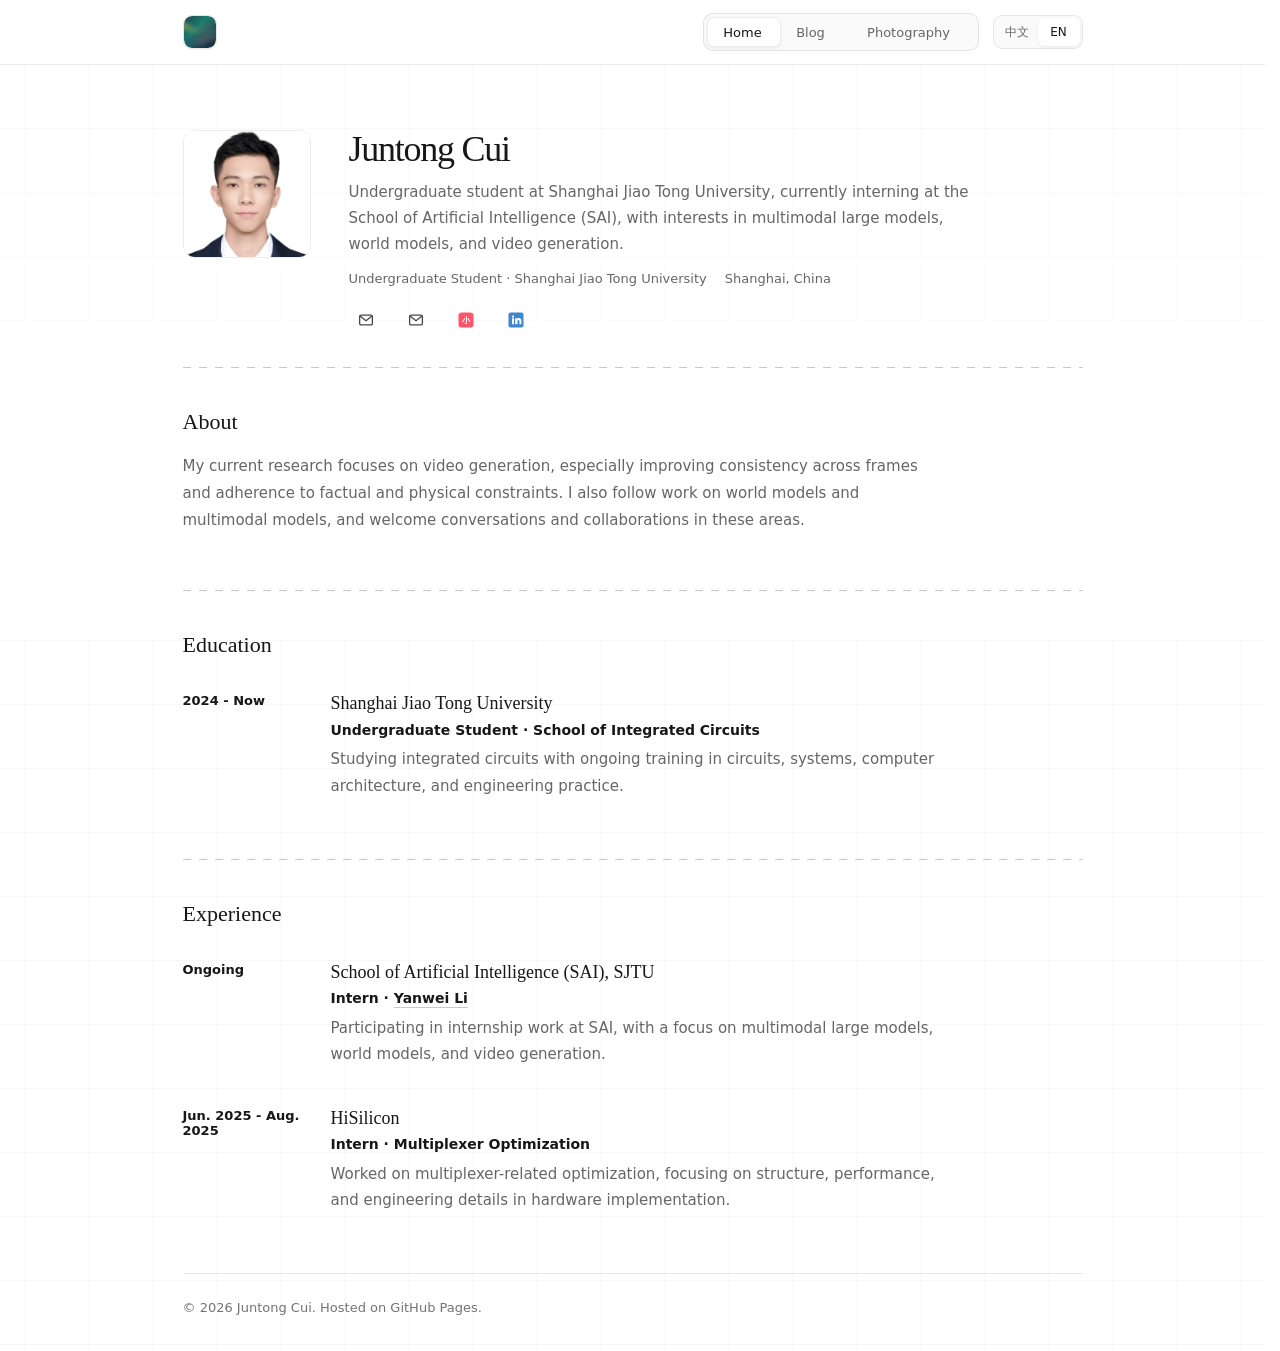
==== commit 84c3ca14: "web" ====
--- a/index.html
+++ b/index.html
@@ -561,7 +561,6 @@
     <section class="section" id="about" data-animate="3">
       <h2 class="section-label" data-i18n="aboutTitle"></h2>
       <div class="section-body">
-        <p class="lead-copy" data-i18n="aboutLead"></p>
         <p data-i18n="aboutBody"></p>
       </div>
     </section>
@@ -629,10 +628,9 @@
         heroSchool: "上海交通大学 · 本科生",
         heroLocation: "上海，中国",
         aboutTitle: "关于",
-        aboutLead: "目前的研究聚焦于构建画面一致性更强、符合事实与物理规律的视频生成模型。",
-        aboutBody: "具体关注人物身份、物体属性、空间关系和场景状态在连续帧中的稳定性，以及动作发生后状态变化的正确表达。研究内容包括视频表征学习、潜在状态与动作建模、世界模型，以及生成过程中的规划与验证；目标是结合视频时序、动作条件和环境反馈，使生成结果同时满足文本条件、长期视觉一致性与可验证的现实约束。",
+        aboutBody: "主要研究视频生成，希望提升连续画面的一致性，以及生成内容对事实和物理规律的遵循。也在关注世界模型、多模态模型等，欢迎大家交流相关想法和工作！",
         educationTitle: "教育经历",
-        eduTime: "2024 至今",
+        eduTime: "2024- ",
         eduSchool: "上海交通大学",
         eduRole: "集成电路学院 · 本科生",
         eduBody: "正在接受集成电路相关训练，持续学习电路、系统、计算机体系结构和工程实践。",
@@ -660,8 +658,7 @@
         heroSchool: "Undergraduate Student · Shanghai Jiao Tong University",
         heroLocation: "Shanghai, China",
         aboutTitle: "About",
-        aboutLead: "Current research focuses on building video generation models with stronger visual consistency and better adherence to factual and physical constraints.",
-        aboutBody: "The work examines how identities, object attributes, spatial relations, and scene states remain stable across frames, and how models represent state changes after actions. It covers video representation learning, latent state and action modeling, world models, and planning and verification during generation, with the goal of combining temporal video structure, action conditioning, and environmental feedback to improve long-term consistency and verifiable real-world validity.",
+        aboutBody: "My current research focuses on video generation, especially improving consistency across frames and adherence to factual and physical constraints. I also follow work on world models and multimodal models, and welcome conversations and collaborations in these areas.",
         educationTitle: "Education",
         eduTime: "2024 - Now",
         eduSchool: "Shanghai Jiao Tong University",
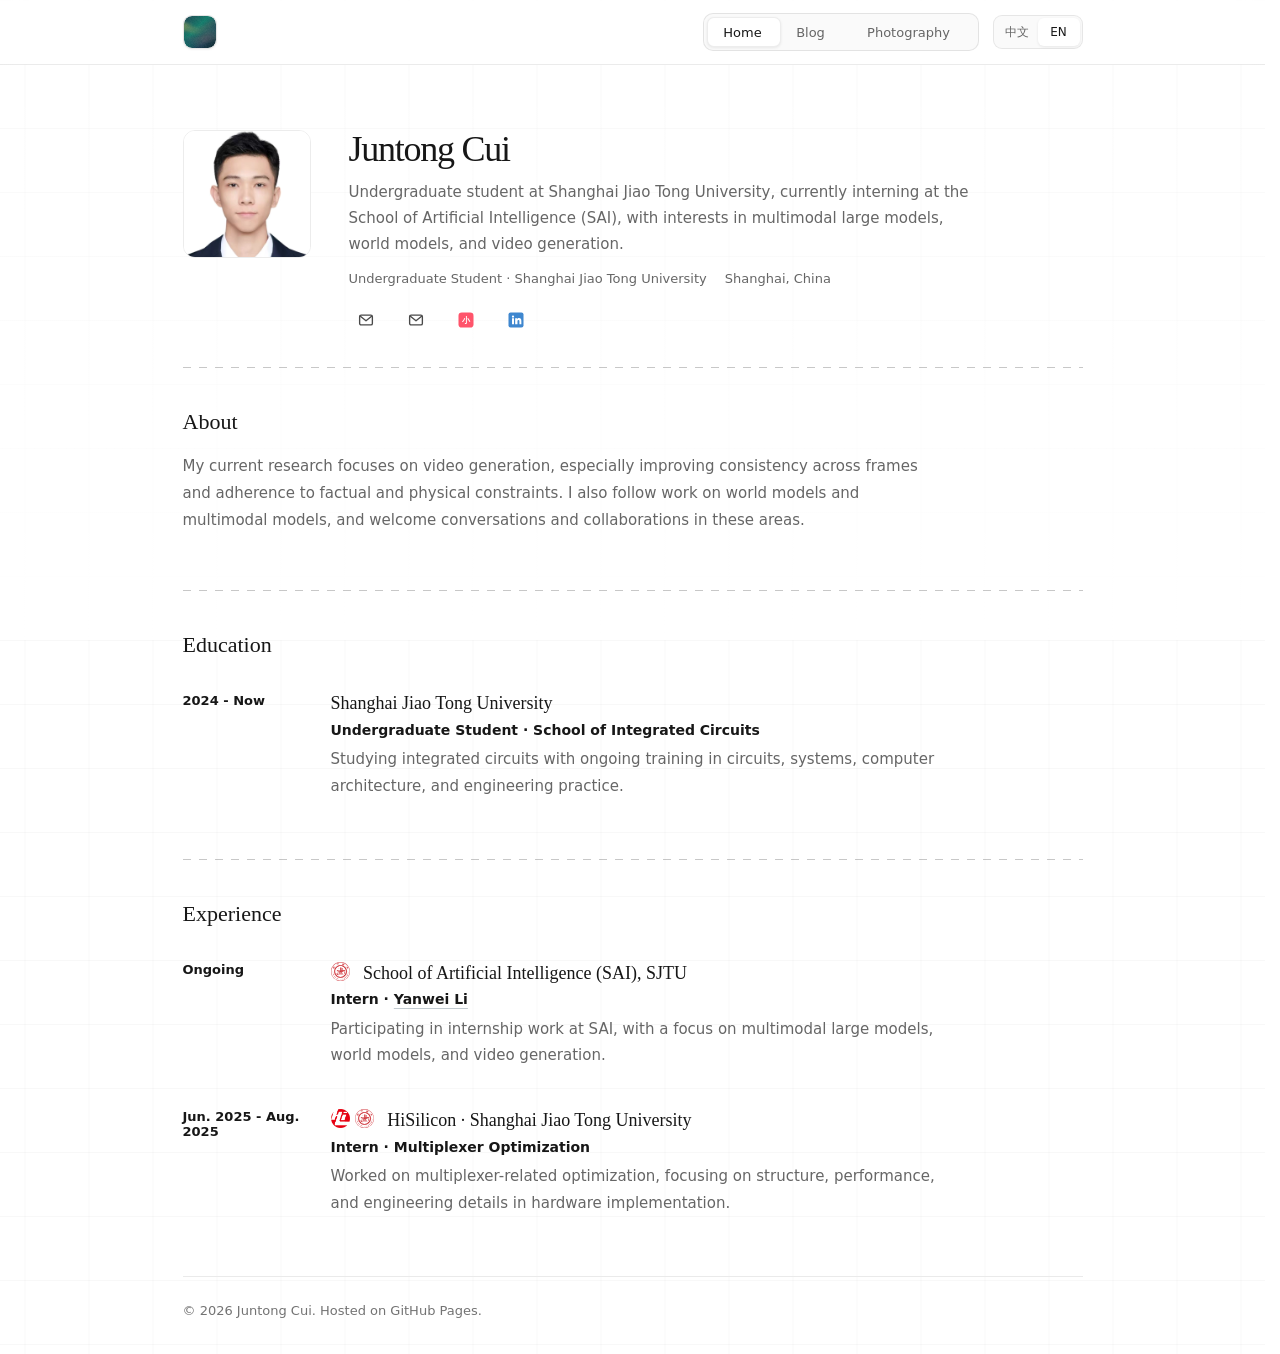
==== commit 0e919759: "home: add org logos to experience entries, HiSilicon · SJTU - Experience timeline: add HiSilicon mar" ====
--- a/index.html
+++ b/index.html
@@ -347,6 +347,20 @@
       font-size: 18px;
       font-weight: 500;
       line-height: 1.18;
+    }
+
+    .org-logos {
+      display: inline-flex;
+      align-items: center;
+      gap: 5px;
+      margin-right: 9px;
+      vertical-align: -.1em;
+    }
+
+    .org-logos img {
+      width: 1.06em;
+      height: 1.06em;
+      display: block;
     }
 
     .timeline .role {
@@ -588,7 +602,12 @@
           <article class="timeline-item">
             <div class="time" data-i18n="labTime"></div>
             <div>
-              <h3 data-i18n="labOrg"></h3>
+              <h3>
+                <span class="org-logos" aria-hidden="true">
+                  <img src="assets/logos/sjtu-emblem.svg" alt="">
+                </span>
+                <span data-i18n="labOrg"></span>
+              </h3>
               <div class="role">
                 <span data-i18n="labRole"></span>
                 <span aria-hidden="true"> · </span>
@@ -600,7 +619,13 @@
           <article class="timeline-item">
             <div class="time" data-i18n="hisiliconTime"></div>
             <div>
-              <h3 data-i18n="hisiliconOrg"></h3>
+              <h3>
+                <span class="org-logos" aria-hidden="true">
+                  <img src="assets/logos/hisilicon-mark.png" alt="">
+                  <img src="assets/logos/sjtu-emblem.svg" alt="">
+                </span>
+                <span data-i18n="hisiliconOrg"></span>
+              </h3>
               <div class="role" data-i18n="hisiliconRole"></div>
               <p data-i18n="hisiliconBody"></p>
             </div>
@@ -629,14 +654,14 @@
         heroLocation: "上海，中国",
         aboutTitle: "关于",
         aboutBody: "主要研究视频生成，希望提升连续画面的一致性，以及生成内容对事实和物理规律的遵循。也在关注世界模型、多模态模型等，欢迎大家交流相关想法和工作！",
-        educationTitle: "教育经历",
+        educationTitle: "教育",
         eduTime: "2024- ",
         eduSchool: "上海交通大学",
         eduRole: "集成电路学院 · 本科生",
         eduBody: "正在接受集成电路相关训练，持续学习电路、系统、计算机体系结构和工程实践。",
         experienceTitle: "经历",
         hisiliconTime: "2025.6 - 2025.8",
-        hisiliconOrg: "海思 HiSilicon",
+        hisiliconOrg: "海思 · 上海交通大学",
         hisiliconRole: "实习生 · 多路选择器优化",
         hisiliconBody: "参与多路选择器相关优化工作，关注硬件实现中的结构、性能和工程细节。",
         labTime: "进行中",
@@ -666,7 +691,7 @@
         eduBody: "Studying integrated circuits with ongoing training in circuits, systems, computer architecture, and engineering practice.",
         experienceTitle: "Experience",
         hisiliconTime: "Jun. 2025 - Aug. 2025",
-        hisiliconOrg: "HiSilicon",
+        hisiliconOrg: "HiSilicon · Shanghai Jiao Tong University",
         hisiliconRole: "Intern · Multiplexer Optimization",
         hisiliconBody: "Worked on multiplexer-related optimization, focusing on structure, performance, and engineering details in hardware implementation.",
         labTime: "Ongoing",
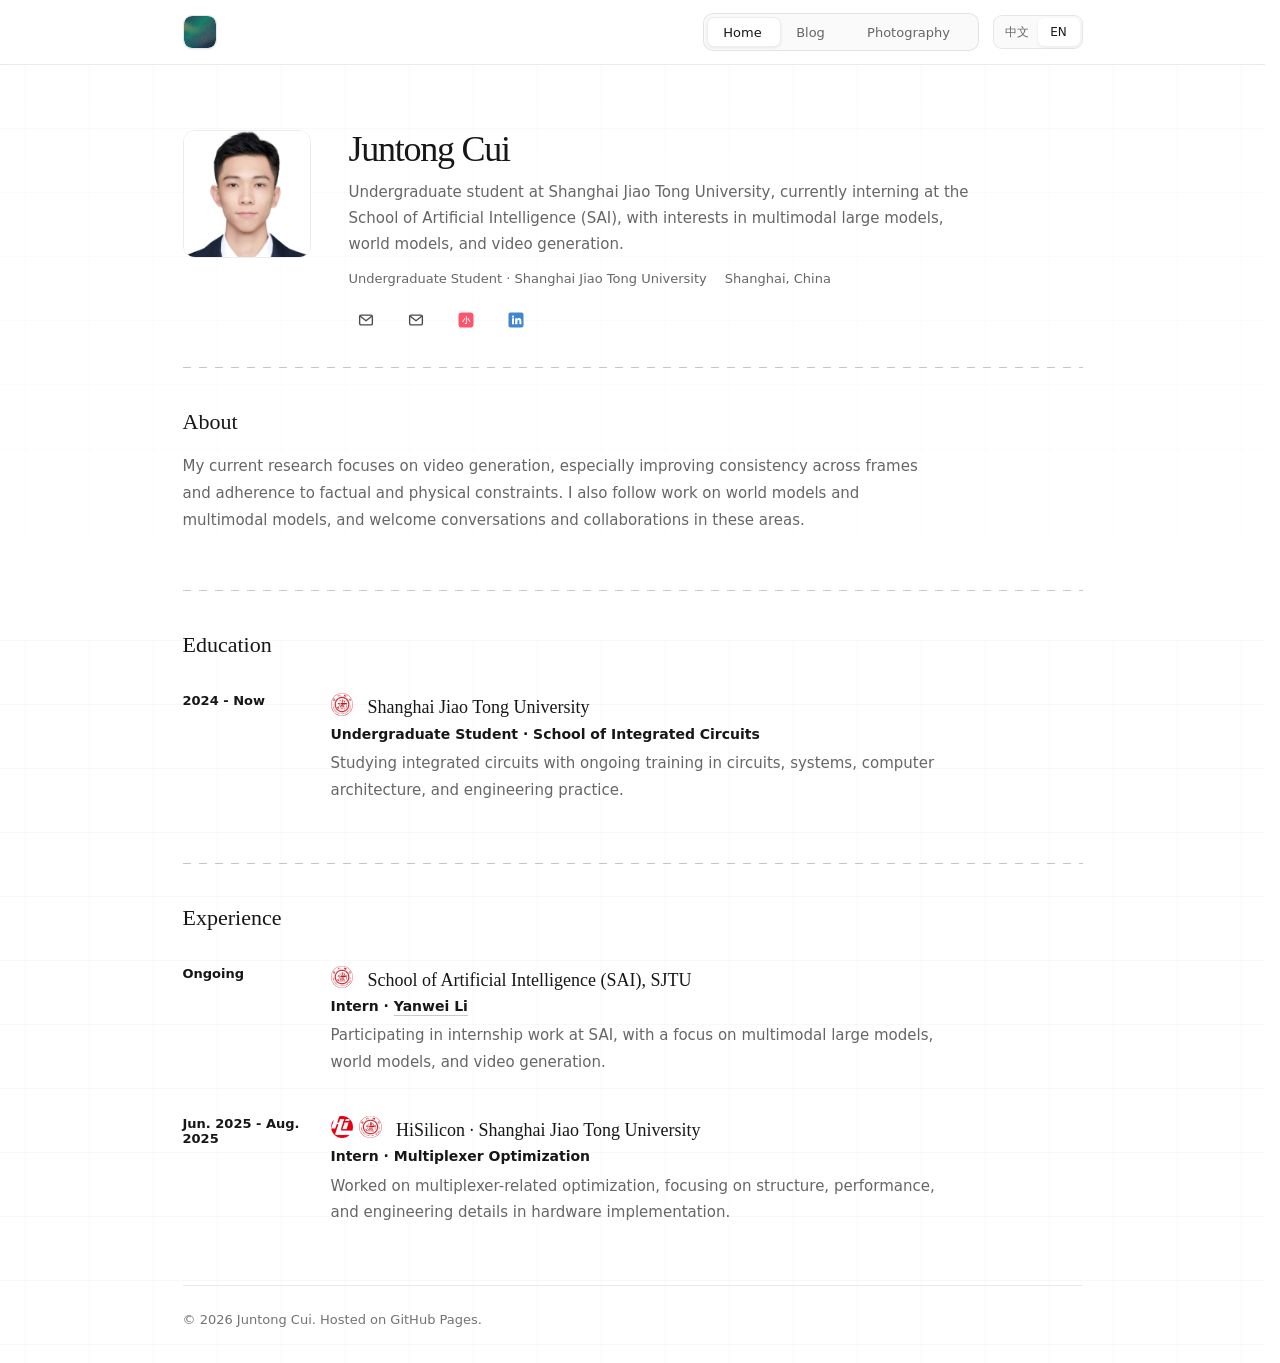
==== commit 544666ec: "home: enlarge org logos, add SJTU emblem to education entry - .org-logos img 1.06em -> 1.25em, gap/m" ====
--- a/index.html
+++ b/index.html
@@ -352,14 +352,14 @@
     .org-logos {
       display: inline-flex;
       align-items: center;
-      gap: 5px;
-      margin-right: 9px;
-      vertical-align: -.1em;
+      gap: 6px;
+      margin-right: 10px;
+      vertical-align: -.14em;
     }
 
     .org-logos img {
-      width: 1.06em;
-      height: 1.06em;
+      width: 1.25em;
+      height: 1.25em;
       display: block;
     }
 
@@ -586,7 +586,12 @@
           <article class="timeline-item">
             <div class="time" data-i18n="eduTime"></div>
             <div>
-              <h3 data-i18n="eduSchool"></h3>
+              <h3>
+                <span class="org-logos" aria-hidden="true">
+                  <img src="assets/logos/sjtu-emblem.svg" alt="">
+                </span>
+                <span data-i18n="eduSchool"></span>
+              </h3>
               <div class="role" data-i18n="eduRole"></div>
               <p data-i18n="eduBody"></p>
             </div>
